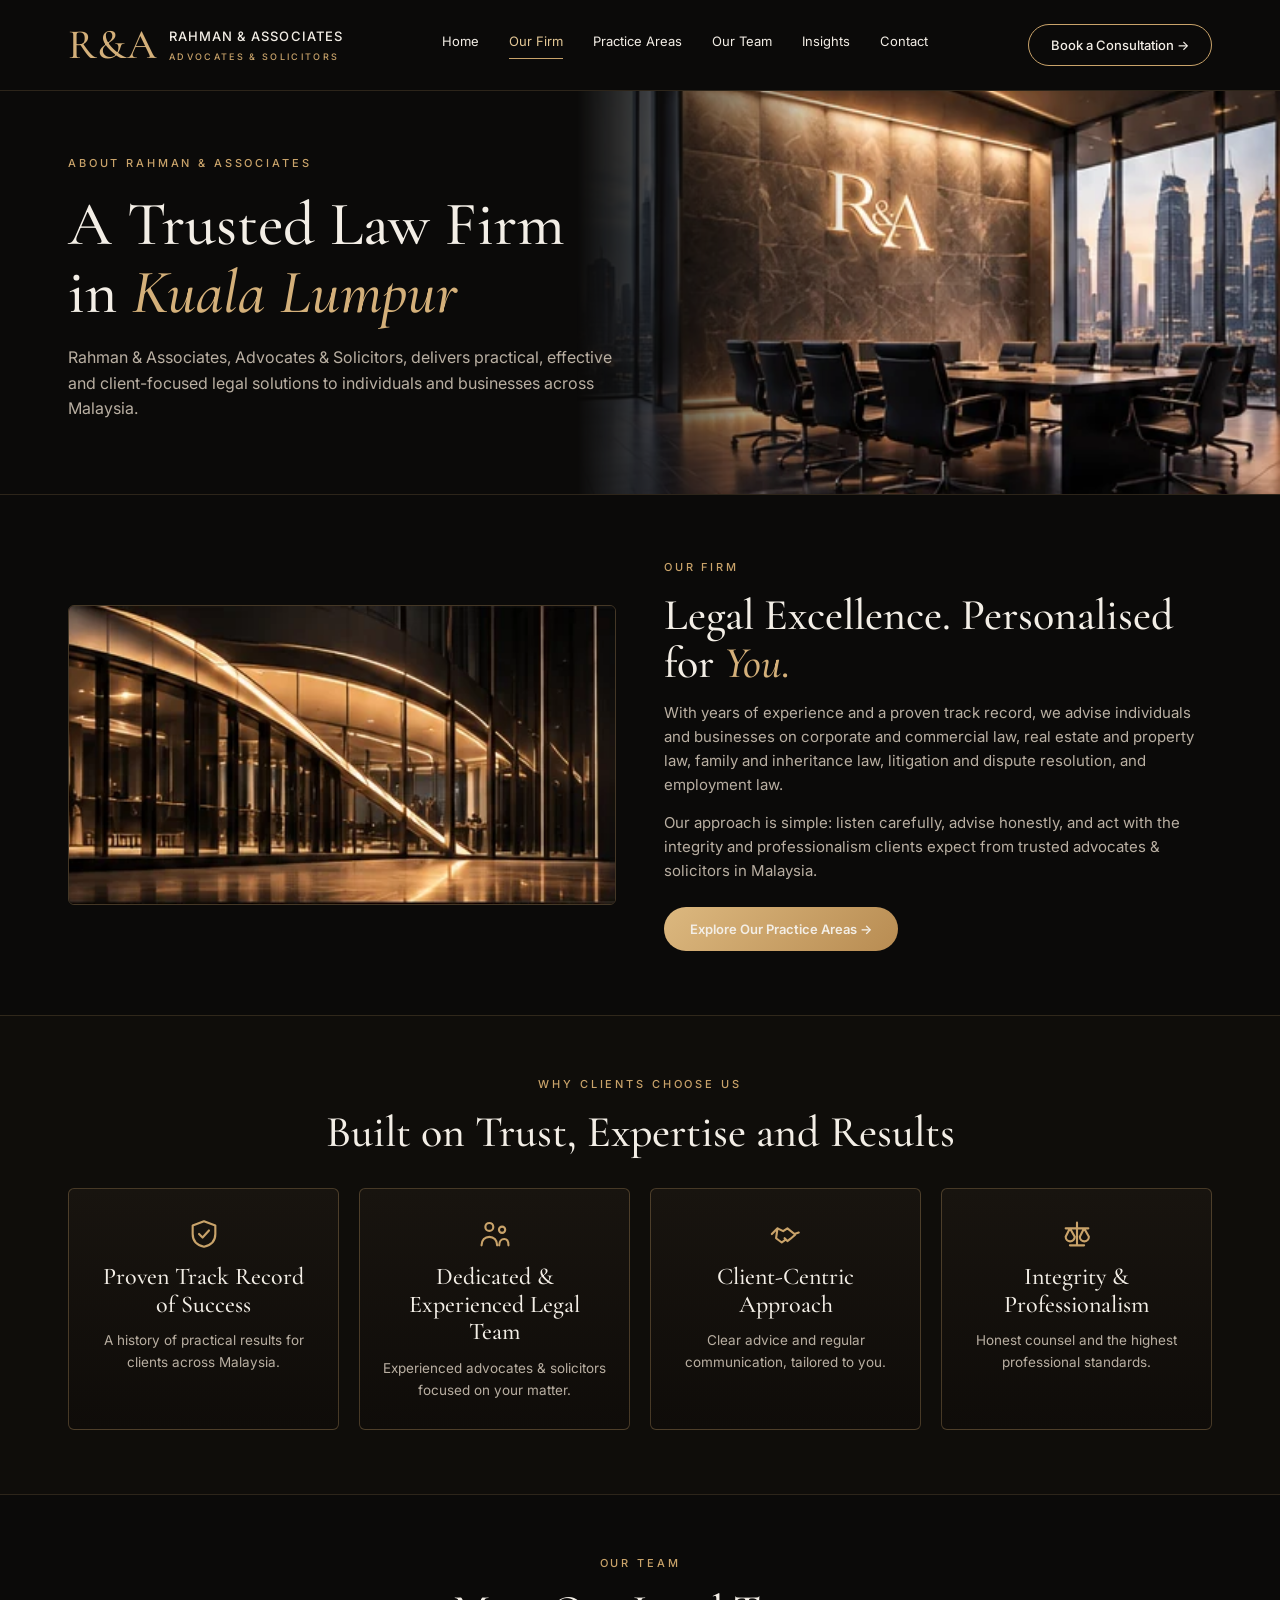
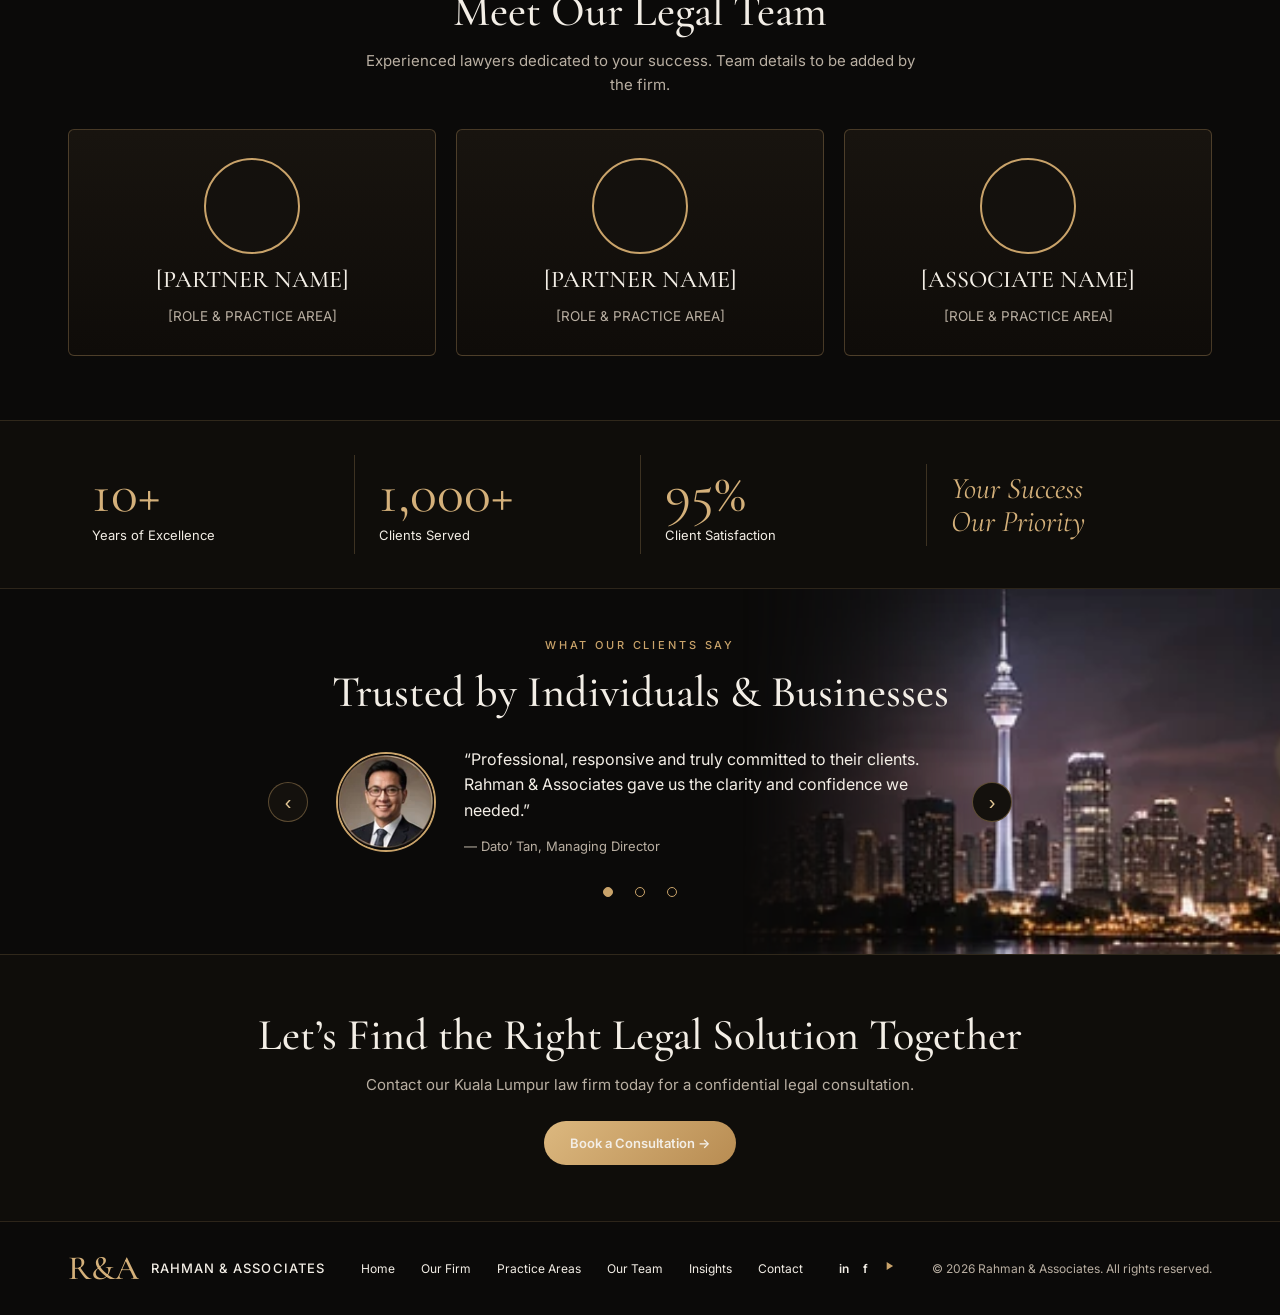
==== about.html @ 68d52ce0 "feat: add About Us, Services, Our Team, Insights and Contact pages" ====
<!doctype html>
<html lang="en">
<head>
<meta charset="utf-8">
<meta name="viewport" content="width=device-width, initial-scale=1">
<title>About Us | Rahman &amp; Associates, Law Firm in Kuala Lumpur</title>
<meta name="description" content="About Rahman &amp; Associates, advocates &amp; solicitors in Kuala Lumpur delivering practical, client-focused legal solutions to individuals and businesses across Malaysia.">
<link rel="preconnect" href="https://fonts.googleapis.com"><link rel="preconnect" href="https://fonts.gstatic.com" crossorigin><link href="https://fonts.googleapis.com/css2?family=Cormorant+Garamond:ital,wght@0,500;0,600;1,500&amp;family=Inter:wght@400;500;600&amp;display=swap" rel="stylesheet">
<link rel="stylesheet" href="assets/css/site.css">
<link rel="stylesheet" href="assets/css/extra.css">
</head>
<body>
<div class="pg">
<header class="w hd"><a class="lg" href="index.html"><span class="sf lm">R&amp;A</span><span style="line-height:1.3"><b>RAHMAN &amp; ASSOCIATES</b><br><span class="ey" style="font-size:9px">Advocates &amp; Solicitors</span></span></a><nav class="nv"><a href="index.html">Home</a><a href="about.html" class="on">Our Firm</a><a href="services.html">Practice Areas</a><a href="team.html">Our Team</a><a href="insights.html">Insights</a><a href="contact.html">Contact</a></nav><a href="contact.html" class="btn2">Book a Consultation →</a></header>

<section class="ph sec"><img class="hi fr bg" src="assets/images/02-law-firm-meeting-room.webp" alt="Meeting room at Rahman &amp; Associates law firm in Kuala Lumpur"><div class="w hx"><div style="max-width:560px"><div class="ey">About Rahman &amp; Associates</div><h1 class="sf ht">A Trusted Law Firm in <i>Kuala Lumpur</i></h1><p class="mu" style="font-size:16px;margin:0">Rahman &amp; Associates, Advocates &amp; Solicitors, delivers practical, effective and client-focused legal solutions to individuals and businesses across Malaysia.</p></div></div></section>

<section class="sec"><div class="w g" style="grid-template-columns:repeat(auto-fit,minmax(300px,1fr));gap:48px;align-items:center;padding-top:64px;padding-bottom:64px">
<img src="assets/images/05-modern-law-office-exterior.webp" alt="Modern glass-fronted office of Rahman &amp; Associates, advocates and solicitors in Kuala Lumpur" style="width:100%;height:300px;object-fit:cover;border-radius:6px;border:1px solid rgba(201,163,106,.3)">
<div><div class="ey">Our Firm</div><h2 class="sf h2">Legal Excellence. Personalised for <i>You.</i></h2><p class="mu" style="margin:0 0 14px">With years of experience and a proven track record, we advise individuals and businesses on corporate and commercial law, real estate and property law, family and inheritance law, litigation and dispute resolution, and employment law.</p><p class="mu" style="margin:0 0 24px">Our approach is simple: listen carefully, advise honestly, and act with the integrity and professionalism clients expect from trusted advocates &amp; solicitors in Malaysia.</p><a href="services.html" class="btn">Explore Our Practice Areas →</a></div>
</div></section>

<section class="sec" style="background:#0f0d0a"><div class="w" style="padding-top:60px;padding-bottom:64px;text-align:center"><div class="ey">Why Clients Choose Us</div><h2 class="sf h2">Built on Trust, Expertise and Results</h2>
<div class="g" style="grid-template-columns:repeat(auto-fit,minmax(220px,1fr));margin-top:32px">
<div class="card"><svg class="ic" viewBox="0 0 24 24" aria-hidden="true"><path d="M12 3l8 3v6c0 5-3.500 8-8 9-4.500-1-8-4-8-9V6z"></path><path d="M8.500 12l2.500 2.500 4.500-5"></path></svg><b>Proven Track Record of Success</b><span>A history of practical results for clients across Malaysia.</span></div>
<div class="card"><svg class="ic" viewBox="0 0 24 24" aria-hidden="true"><circle cx="8" cy="7" r="2.8"></circle><circle cx="17" cy="9" r="2.2"></circle><path d="M2.500 20c0-3.800 2.500-6 5.500-6s5.500 2.200 5.500 6M15 20c0-2.800 1.500-4.500 3.500-4.500s3 1.700 3 4.500"></path></svg><b>Dedicated &amp; Experienced Legal Team</b><span>Experienced advocates &amp; solicitors focused on your matter.</span></div>
<div class="card"><svg class="ic" viewBox="0 0 24 24" aria-hidden="true"><path d="M2 12l4-4 4 2 3-2 5 4 3-1M6 8l-1 7 4 3 2-1.500M11 15l2 2 2-1.500 3.500-3"></path></svg><b>Client-Centric Approach</b><span>Clear advice and regular communication, tailored to you.</span></div>
<div class="card"><svg class="ic" viewBox="0 0 24 24" aria-hidden="true"><path d="M12 4v16M7 20h10M4 8h16M7 8l-3 6a3.2 3.2 0 006.4 0L7 8zM17 8l-3 6a3.2 3.2 0 006.4 0L17 8z"></path></svg><b>Integrity &amp; Professionalism</b><span>Honest counsel and the highest professional standards.</span></div>
</div></div></section>

<section class="sec"><div class="w" style="padding-top:60px;padding-bottom:64px;text-align:center"><div class="ey">Our Team</div><h2 class="sf h2">Meet Our Legal Team</h2><p class="mu" style="max-width:560px;margin:0 auto 32px">Experienced lawyers dedicated to your success. Team details to be added by the firm.</p>
<div class="g" style="grid-template-columns:repeat(auto-fit,minmax(220px,1fr))">
<div class="card"><div style="width:96px;height:96px;border-radius:50%;border:2px solid #c9a36a;background:#14110d"></div><b>[PARTNER NAME]</b><span>[ROLE &amp; PRACTICE AREA]</span></div>
<div class="card"><div style="width:96px;height:96px;border-radius:50%;border:2px solid #c9a36a;background:#14110d"></div><b>[PARTNER NAME]</b><span>[ROLE &amp; PRACTICE AREA]</span></div>
<div class="card"><div style="width:96px;height:96px;border-radius:50%;border:2px solid #c9a36a;background:#14110d"></div><b>[ASSOCIATE NAME]</b><span>[ROLE &amp; PRACTICE AREA]</span></div>
</div></div></section>

<section class="sec" style="background:#0f0d0a"><div class="w sg"><div class="st"><div class="sn">10+</div><div style="font-size:13px">Years of Excellence</div></div><div class="st"><div class="sn">1,000+</div><div style="font-size:13px">Clients Served</div></div><div class="st"><div class="sn">95%</div><div style="font-size:13px">Client Satisfaction</div></div><div class="st"><div class="sn" style="font-size:30px;font-style:italic">Your Success<br>Our Priority</div></div></div></section>
<section id="testimonials" style="position:relative;overflow:hidden;border-top:1px solid rgba(201,163,106,.18);background:#0b0a09;color:#f3eee6"><img class="tkk" src="assets/images/04-kuala-lumpur-night-skyline.webp" alt="Kuala Lumpur skyline at night with the KL Tower" style="position:absolute;right:0;top:0;height:100%;width:42%;object-fit:cover;-webkit-mask-image:linear-gradient(270deg,#000 50%,transparent);mask-image:linear-gradient(270deg,#000 50%,transparent)"><div style="position:relative;max-width:1240px;margin:0 auto;padding:48px clamp(20px,4vw,48px)"><div style="text-align:center"><div style="font-size:11px;letter-spacing:.26em;text-transform:uppercase;color:#c9a36a;font-weight:500">What Our Clients Say</div><h2 style="font:500 clamp(32px,3.8vw,44px)/1.1 'Cormorant Garamond',Georgia,serif;margin:14px 0 30px">Trusted by Individuals &amp; Businesses</h2></div><div style="display:flex;align-items:center;justify-content:center;gap:28px;flex-wrap:wrap"><button type="button" class="tc-prev" aria-label="Previous testimonial" style="width:40px;height:40px;border-radius:50%;border:1px solid rgba(201,163,106,.4);background:#14110d;color:#e3c795;font-size:20px;cursor:pointer">&lsaquo;</button><img id="tc-img" src="assets/images/03-lawyer-testimonial-portrait.webp" alt="" style="width:100px;height:100px;border-radius:50%;border:2px solid #c9a36a;object-fit:cover"><div id="tc-ph" hidden style="width:100px;height:100px;border-radius:50%;border:2px solid #c9a36a;background:#14110d"></div><div style="max-width:480px;min-height:110px" aria-live="polite"><p id="tc-q" style="margin:0 0 10px;font-size:16px"></p><span id="tc-w" style="color:#b9afa2;font-size:13px"></span></div><button type="button" class="tc-next" aria-label="Next testimonial" style="width:40px;height:40px;border-radius:50%;border:1px solid rgba(201,163,106,.4);background:#14110d;color:#e3c795;font-size:20px;cursor:pointer">&rsaquo;</button></div><div id="tc-dots" style="display:flex;justify-content:center;gap:4px;margin-top:20px"></div></div></section>
<section class="sec cta"><h2 class="sf h2" style="margin-top:0">Let’s Find the Right Legal Solution Together</h2><p class="mu" style="margin:0 0 24px">Contact our Kuala Lumpur law firm today for a confidential legal consultation.</p><a href="contact.html" class="btn">Book a Consultation →</a></section>

<footer class="sec"><div class="w fo"><a class="lg" href="index.html"><span class="sf lm" style="font-size:34px">R&amp;A</span><b>RAHMAN &amp; ASSOCIATES</b></a><nav class="nv" style="gap:26px;font-size:12px"><a href="index.html">Home</a><a href="about.html">Our Firm</a><a href="services.html">Practice Areas</a><a href="team.html">Our Team</a><a href="insights.html">Insights</a><a href="contact.html">Contact</a></nav><div class="ft" style="gap:14px"><a href="contact.html" aria-label="LinkedIn" class="so">in</a><a href="contact.html" aria-label="Facebook" class="so">f</a><a href="contact.html" aria-label="YouTube"><svg viewBox="0 0 24 24" aria-hidden="true" style="width:14px;height:14px;fill:#c9a36a"><path d="M8 5v14l11-7z"/></svg></a></div><span class="mu">© 2026 Rahman &amp; Associates. All rights reserved.</span></div></footer>
</div>
<script src="assets/js/main.js" defer></script>
</body>
</html>
---- assets/css/site.css ----
*{box-sizing:border-box}body{margin:0;background:#0b0a09}
.pg{background:#0b0a09;color:#f3eee6;font-family:'Inter',system-ui,sans-serif;font-size:15px;line-height:1.6;overflow:hidden}
.pg a{color:inherit;text-decoration:none}
.w{max-width:1240px;margin:0 auto;padding:0 clamp(20px,4vw,48px)}
.sf{font-family:'Cormorant Garamond',Georgia,serif;font-weight:500;margin:0;line-height:1.1}
.sf i{color:#d4b07a}
.ey{font-size:11px;letter-spacing:.26em;text-transform:uppercase;color:#c9a36a;font-weight:500}
.mu{color:#b9afa2}
.btn{display:inline-flex;align-items:center;gap:10px;padding:14px 26px;border-radius:999px;border:0;background:linear-gradient(135deg,#dcb87f,#b88c52);color:#1a130a;font:600 13px Inter,sans-serif}
.btn2{display:inline-flex;align-items:center;gap:10px;padding:12px 22px;border-radius:999px;border:1px solid #c9a36a;background:transparent;color:#e3c795;font:500 13px Inter,sans-serif}
.card{display:flex;flex-direction:column;align-items:center;gap:12px;padding:28px 22px;text-align:center;border:1px solid rgba(201,163,106,.3);border-radius:6px;background:linear-gradient(180deg,#18140f,#0f0c09)}
.card b{font:500 24px/1.15 'Cormorant Garamond',Georgia,serif}
.card span{color:#b9afa2;font-size:13.5px}
.card.l{align-items:flex-start;text-align:left}
.ic{width:34px;height:34px;flex:none;stroke:#c9a36a;fill:none;stroke-width:1.5;stroke-linecap:round;stroke-linejoin:round}
.sec{border-top:1px solid rgba(201,163,106,.18)}
.fr{-webkit-mask-image:linear-gradient(90deg,transparent,#000 40%);mask-image:linear-gradient(90deg,transparent,#000 40%)}
.ft{display:flex;align-items:center;gap:16px}
.hd{display:flex;align-items:center;justify-content:space-between;gap:20px;flex-wrap:wrap;padding-top:22px;padding-bottom:22px}
.lg{display:flex;align-items:center;gap:12px}
.lg b{font-size:13px;letter-spacing:.08em;font-weight:500}
.lm{font-size:42px;color:#d4b07a}
.nv{display:flex;gap:30px;flex-wrap:wrap;font-size:13px}
.nv .on{color:#e3c795;border-bottom:1px solid #c9a36a;padding-bottom:6px}
.ph{position:relative;overflow:hidden}
.hi{position:absolute;right:0;top:0;height:100%;width:min(55%,760px);object-fit:cover}
.hx{position:relative;padding-top:64px;padding-bottom:72px}
.ht{font-size:clamp(40px,5vw,62px);margin:18px 0}
.h2{font-size:clamp(32px,3.8vw,44px);margin:14px 0 14px}
.g{display:grid;grid-template-columns:repeat(auto-fit,minmax(260px,1fr));gap:20px}
.cta{background:#0f0d0a;text-align:center;padding:56px 20px}
.fld{display:flex;flex-direction:column;gap:6px;font-size:13px}
.in{background:#14110d;border:1px solid rgba(201,163,106,.35);border-radius:6px;padding:12px 14px;color:#f3eee6;font:inherit}
.fo{display:flex;align-items:center;justify-content:space-between;gap:20px;flex-wrap:wrap;padding-top:28px;padding-bottom:28px;font-size:12px}
.fl{-webkit-mask-image:linear-gradient(90deg,#000 55%,transparent);mask-image:linear-gradient(90deg,#000 55%,transparent)}
.st{padding:8px 24px;border-left:1px solid rgba(201,163,106,.25)}
.st:first-child{border-left:0}
.sg{display:grid;grid-template-columns:repeat(auto-fit,minmax(200px,1fr));gap:20px 0;padding-top:34px;padding-bottom:34px;align-items:center}
.sn{font-family:'Cormorant Garamond',Georgia,serif;font-size:56px;line-height:1.1;color:#d4b07a}
.ar{width:40px;height:40px;border-radius:50%;border:1px solid rgba(201,163,106,.4);background:#14110d;color:#e3c795;font-size:20px}
.tr{position:relative;overflow:hidden}
.tk{position:absolute;right:0;top:0;height:100%;width:42%;object-fit:cover;-webkit-mask-image:linear-gradient(270deg,#000 50%,transparent);mask-image:linear-gradient(270deg,#000 50%,transparent)}
.tw{display:flex;align-items:center;justify-content:center;gap:28px;flex-wrap:wrap}
.tp{width:100px;height:100px;border-radius:50%;border:2px solid #c9a36a;object-fit:cover}
.so{color:#c9a36a;font-weight:600}
@media(max-width:760px){.bg{width:100%!important;opacity:.3}.st{border-left:0}}
---- assets/css/extra.css ----
html{scroll-behavior:smooth}
[hidden]{display:none!important}
a:focus-visible,button:focus-visible,input:focus-visible,select:focus-visible,textarea:focus-visible{outline:2px solid #c9a36a;outline-offset:3px}
.chip:hover,.btn2:hover{filter:brightness(1.15)}
.btn:hover{filter:brightness(1.08)}
.card{transition:border-color .2s}a.card:hover{border-color:#c9a36a}
@media(max-width:760px){.tkk{width:100%!important;opacity:.3}}
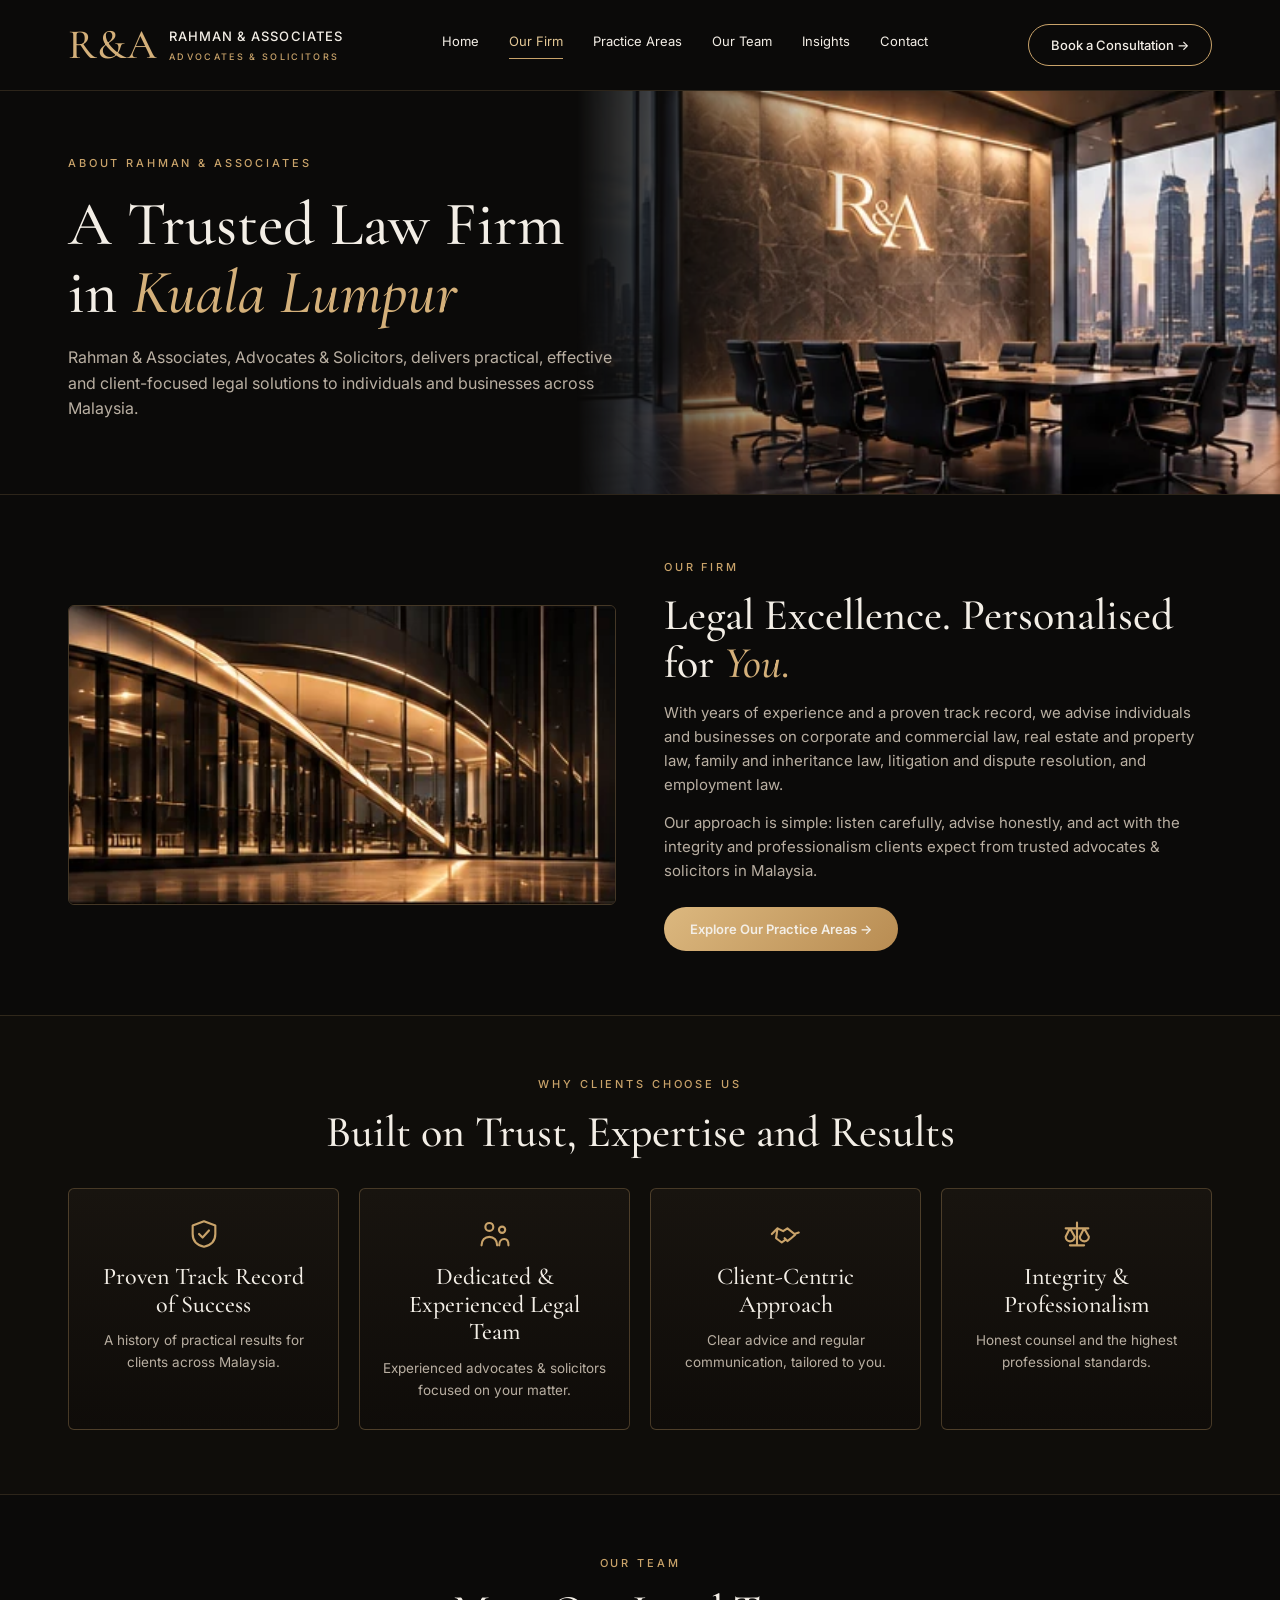
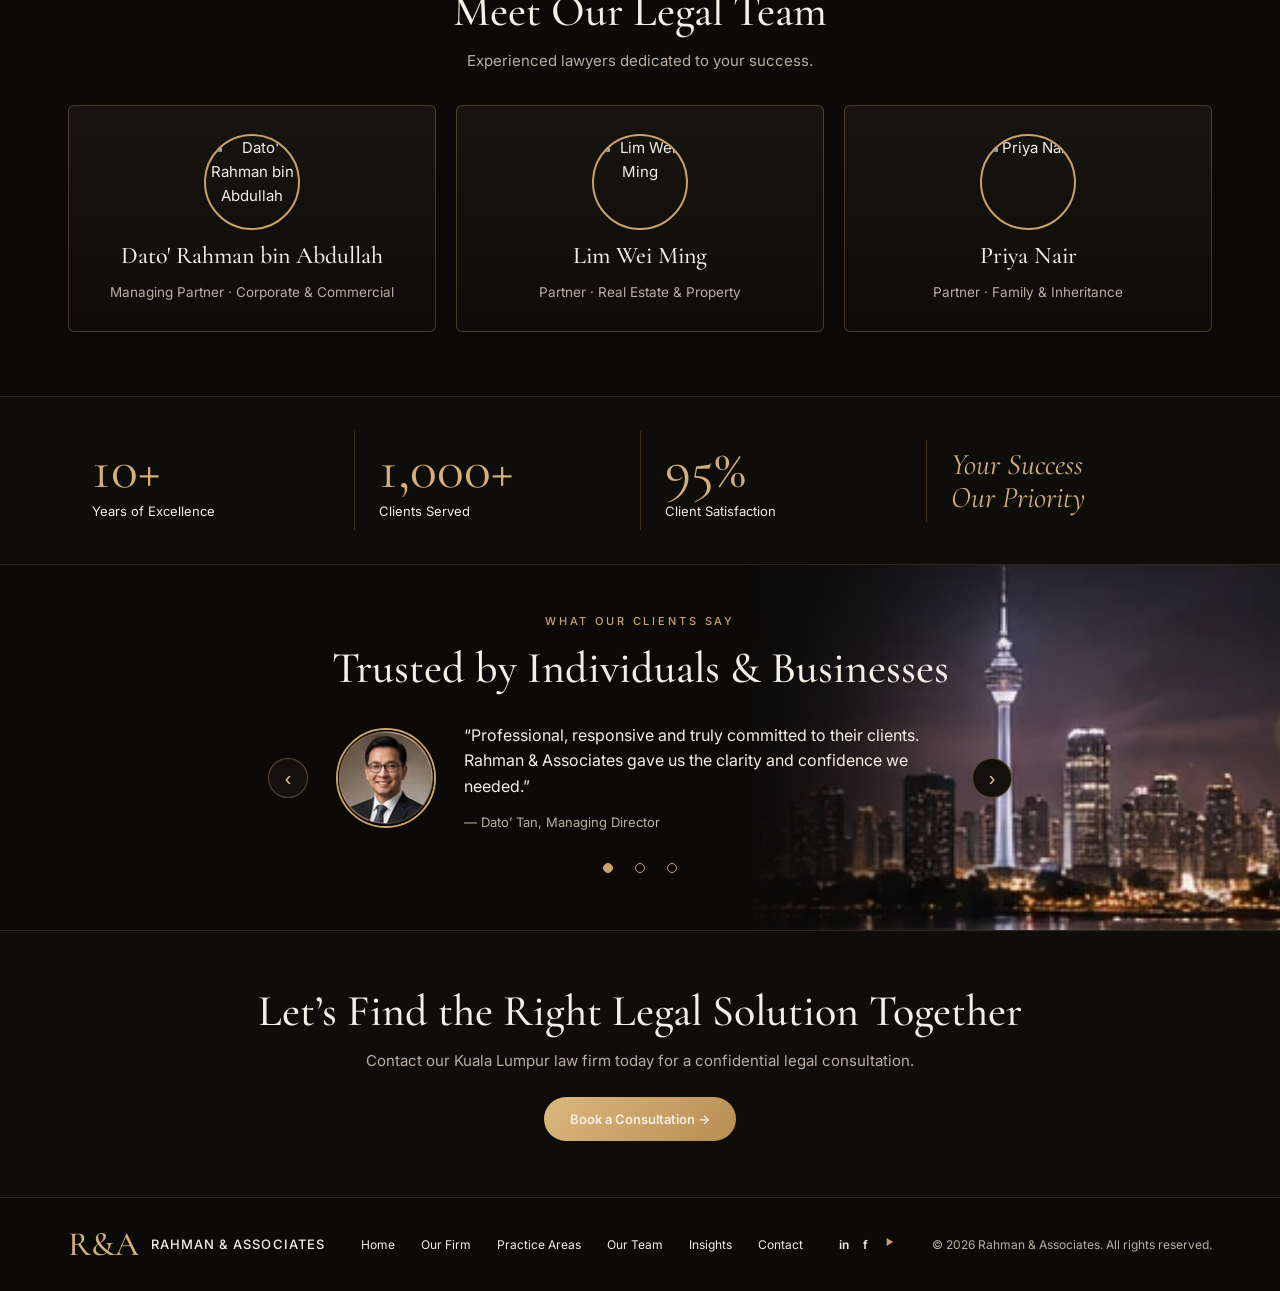
==== commit 0970db57: "feat: replace team placeholders with lawyer profiles" ====
--- a/about.html
+++ b/about.html
@@ -28,11 +28,11 @@
 <div class="card"><svg class="ic" viewBox="0 0 24 24" aria-hidden="true"><path d="M12 4v16M7 20h10M4 8h16M7 8l-3 6a3.2 3.2 0 006.4 0L7 8zM17 8l-3 6a3.2 3.2 0 006.4 0L17 8z"></path></svg><b>Integrity &amp; Professionalism</b><span>Honest counsel and the highest professional standards.</span></div>
 </div></div></section>
 
-<section class="sec"><div class="w" style="padding-top:60px;padding-bottom:64px;text-align:center"><div class="ey">Our Team</div><h2 class="sf h2">Meet Our Legal Team</h2><p class="mu" style="max-width:560px;margin:0 auto 32px">Experienced lawyers dedicated to your success. Team details to be added by the firm.</p>
+<section class="sec"><div class="w" style="padding-top:60px;padding-bottom:64px;text-align:center"><div class="ey">Our Team</div><h2 class="sf h2">Meet Our Legal Team</h2><p class="mu" style="max-width:560px;margin:0 auto 32px">Experienced lawyers dedicated to your success.</p>
 <div class="g" style="grid-template-columns:repeat(auto-fit,minmax(220px,1fr))">
-<div class="card"><div style="width:96px;height:96px;border-radius:50%;border:2px solid #c9a36a;background:#14110d"></div><b>[PARTNER NAME]</b><span>[ROLE &amp; PRACTICE AREA]</span></div>
-<div class="card"><div style="width:96px;height:96px;border-radius:50%;border:2px solid #c9a36a;background:#14110d"></div><b>[PARTNER NAME]</b><span>[ROLE &amp; PRACTICE AREA]</span></div>
-<div class="card"><div style="width:96px;height:96px;border-radius:50%;border:2px solid #c9a36a;background:#14110d"></div><b>[ASSOCIATE NAME]</b><span>[ROLE &amp; PRACTICE AREA]</span></div>
+<div class="card"><img src="https://randomuser.me/api/portraits/men/32.jpg" alt="Dato' Rahman bin Abdullah" style="width:96px;height:96px;border-radius:50%;border:2px solid #c9a36a;object-fit:cover"><b>Dato' Rahman bin Abdullah</b><span>Managing Partner · Corporate &amp; Commercial</span></div>
+<div class="card"><img src="https://randomuser.me/api/portraits/men/45.jpg" alt="Lim Wei Ming" style="width:96px;height:96px;border-radius:50%;border:2px solid #c9a36a;object-fit:cover"><b>Lim Wei Ming</b><span>Partner · Real Estate &amp; Property</span></div>
+<div class="card"><img src="https://randomuser.me/api/portraits/women/44.jpg" alt="Priya Nair" style="width:96px;height:96px;border-radius:50%;border:2px solid #c9a36a;object-fit:cover"><b>Priya Nair</b><span>Partner · Family &amp; Inheritance</span></div>
 </div></div></section>
 
 <section class="sec" style="background:#0f0d0a"><div class="w sg"><div class="st"><div class="sn">10+</div><div style="font-size:13px">Years of Excellence</div></div><div class="st"><div class="sn">1,000+</div><div style="font-size:13px">Clients Served</div></div><div class="st"><div class="sn">95%</div><div style="font-size:13px">Client Satisfaction</div></div><div class="st"><div class="sn" style="font-size:30px;font-style:italic">Your Success<br>Our Priority</div></div></div></section>
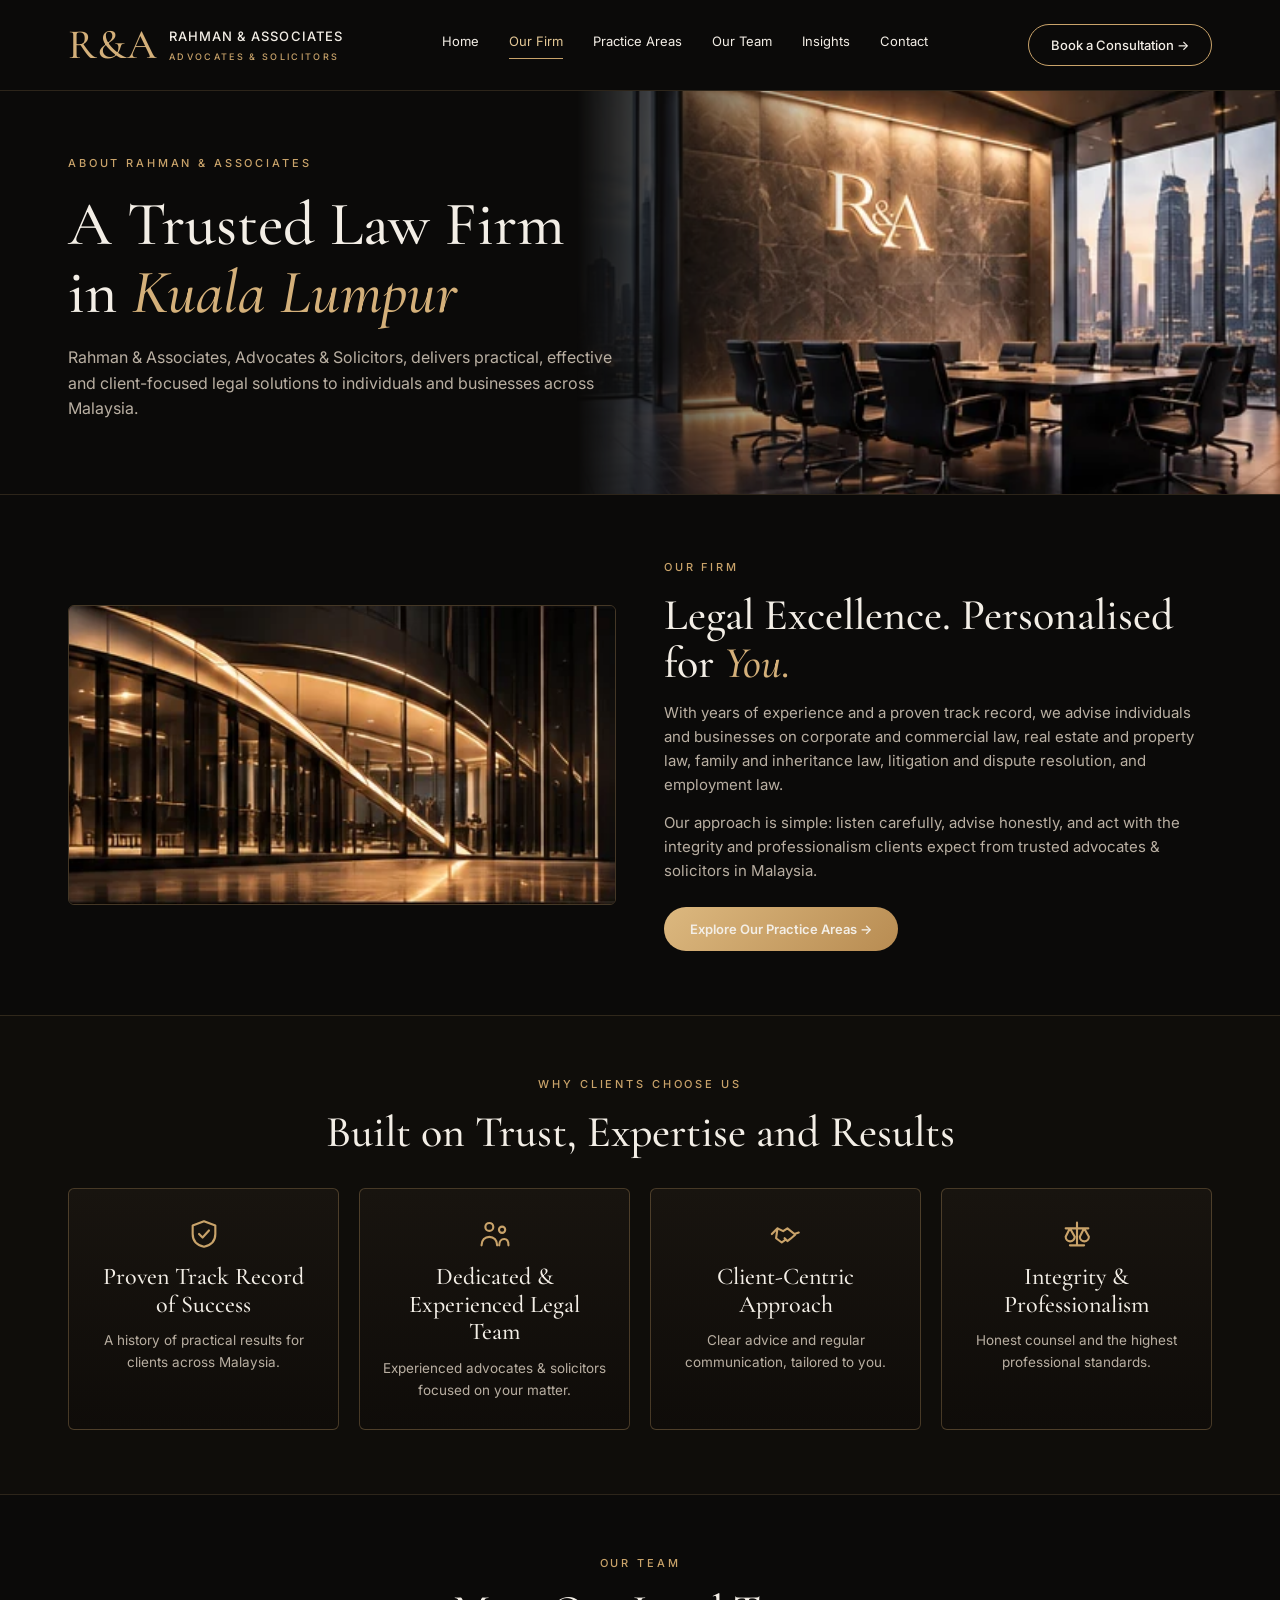
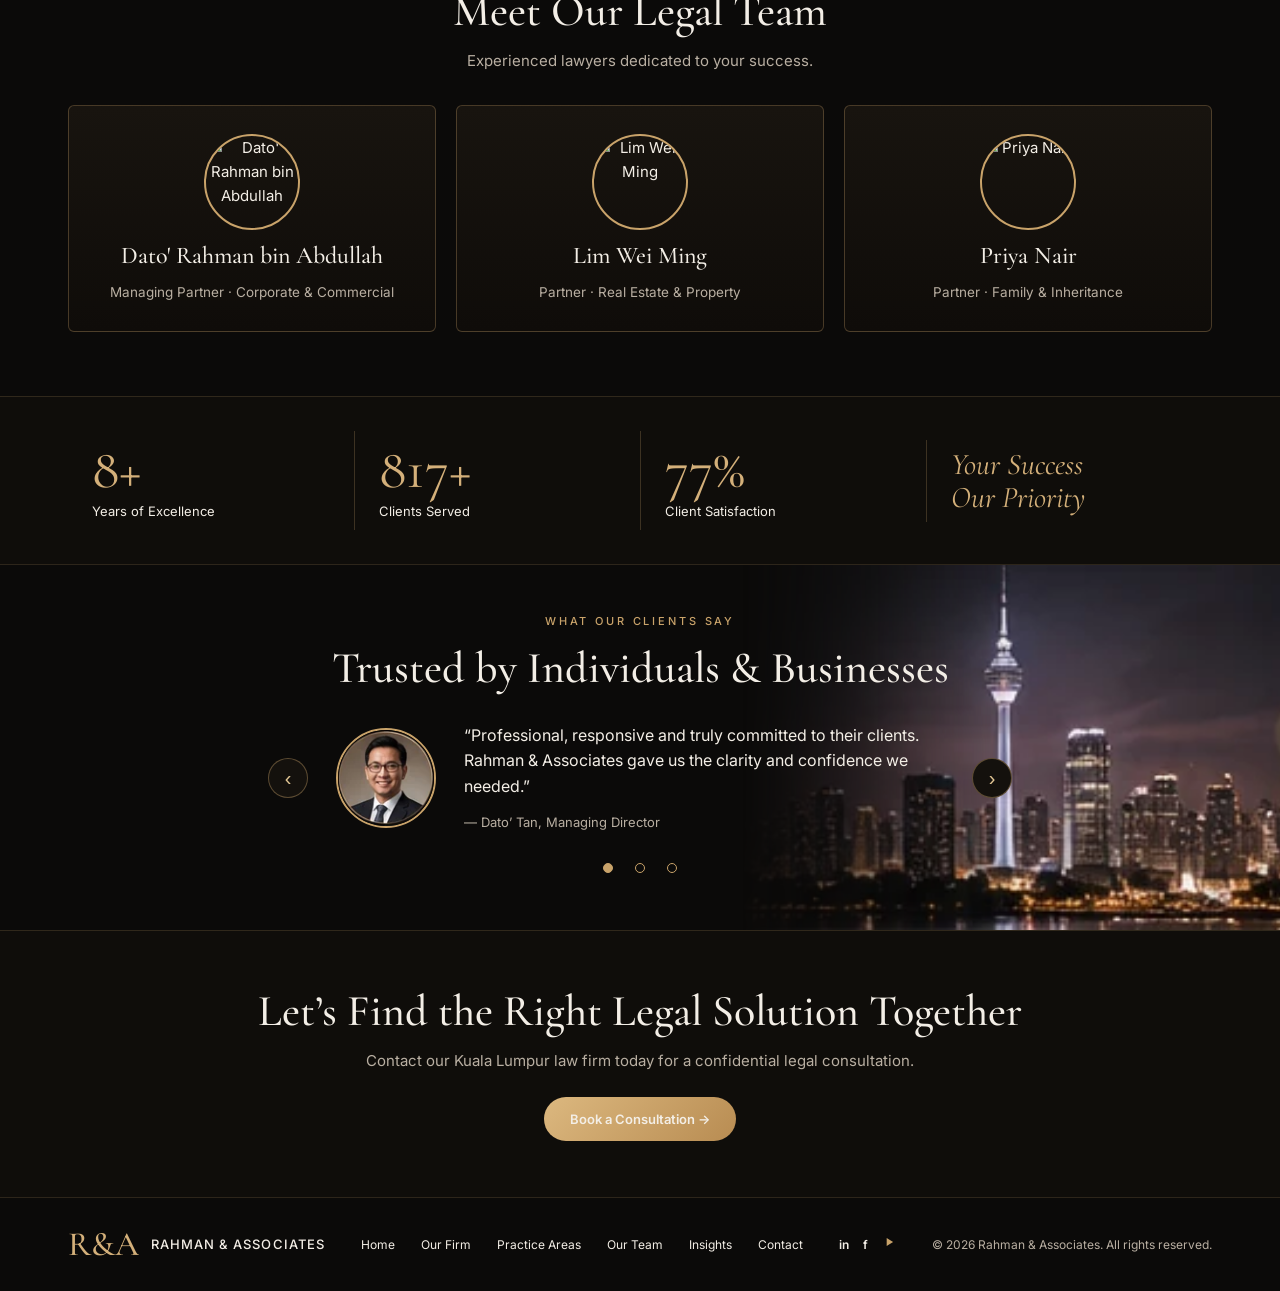
==== commit 979002b8: "fix: improve responsive layout for testimonials, contact block and stats - add .tc-row hook to testi" ====
--- a/about.html
+++ b/about.html
@@ -36,7 +36,7 @@
 </div></div></section>
 
 <section class="sec" style="background:#0f0d0a"><div class="w sg"><div class="st"><div class="sn">10+</div><div style="font-size:13px">Years of Excellence</div></div><div class="st"><div class="sn">1,000+</div><div style="font-size:13px">Clients Served</div></div><div class="st"><div class="sn">95%</div><div style="font-size:13px">Client Satisfaction</div></div><div class="st"><div class="sn" style="font-size:30px;font-style:italic">Your Success<br>Our Priority</div></div></div></section>
-<section id="testimonials" style="position:relative;overflow:hidden;border-top:1px solid rgba(201,163,106,.18);background:#0b0a09;color:#f3eee6"><img class="tkk" src="assets/images/04-kuala-lumpur-night-skyline.webp" alt="Kuala Lumpur skyline at night with the KL Tower" style="position:absolute;right:0;top:0;height:100%;width:42%;object-fit:cover;-webkit-mask-image:linear-gradient(270deg,#000 50%,transparent);mask-image:linear-gradient(270deg,#000 50%,transparent)"><div style="position:relative;max-width:1240px;margin:0 auto;padding:48px clamp(20px,4vw,48px)"><div style="text-align:center"><div style="font-size:11px;letter-spacing:.26em;text-transform:uppercase;color:#c9a36a;font-weight:500">What Our Clients Say</div><h2 style="font:500 clamp(32px,3.8vw,44px)/1.1 'Cormorant Garamond',Georgia,serif;margin:14px 0 30px">Trusted by Individuals &amp; Businesses</h2></div><div style="display:flex;align-items:center;justify-content:center;gap:28px;flex-wrap:wrap"><button type="button" class="tc-prev" aria-label="Previous testimonial" style="width:40px;height:40px;border-radius:50%;border:1px solid rgba(201,163,106,.4);background:#14110d;color:#e3c795;font-size:20px;cursor:pointer">&lsaquo;</button><img id="tc-img" src="assets/images/03-lawyer-testimonial-portrait.webp" alt="" style="width:100px;height:100px;border-radius:50%;border:2px solid #c9a36a;object-fit:cover"><div id="tc-ph" hidden style="width:100px;height:100px;border-radius:50%;border:2px solid #c9a36a;background:#14110d"></div><div style="max-width:480px;min-height:110px" aria-live="polite"><p id="tc-q" style="margin:0 0 10px;font-size:16px"></p><span id="tc-w" style="color:#b9afa2;font-size:13px"></span></div><button type="button" class="tc-next" aria-label="Next testimonial" style="width:40px;height:40px;border-radius:50%;border:1px solid rgba(201,163,106,.4);background:#14110d;color:#e3c795;font-size:20px;cursor:pointer">&rsaquo;</button></div><div id="tc-dots" style="display:flex;justify-content:center;gap:4px;margin-top:20px"></div></div></section>
+<section id="testimonials" style="position:relative;overflow:hidden;border-top:1px solid rgba(201,163,106,.18);background:#0b0a09;color:#f3eee6"><img class="tkk" src="assets/images/04-kuala-lumpur-night-skyline.webp" alt="Kuala Lumpur skyline at night with the KL Tower" style="position:absolute;right:0;top:0;height:100%;width:42%;object-fit:cover;-webkit-mask-image:linear-gradient(270deg,#000 50%,transparent);mask-image:linear-gradient(270deg,#000 50%,transparent)"><div style="position:relative;max-width:1240px;margin:0 auto;padding:48px clamp(20px,4vw,48px)"><div style="text-align:center"><div style="font-size:11px;letter-spacing:.26em;text-transform:uppercase;color:#c9a36a;font-weight:500">What Our Clients Say</div><h2 style="font:500 clamp(32px,3.8vw,44px)/1.1 'Cormorant Garamond',Georgia,serif;margin:14px 0 30px">Trusted by Individuals &amp; Businesses</h2></div><div class="tc-row"><button type="button" class="tc-prev" aria-label="Previous testimonial" style="width:40px;height:40px;border-radius:50%;border:1px solid rgba(201,163,106,.4);background:#14110d;color:#e3c795;font-size:20px;cursor:pointer">&lsaquo;</button><img id="tc-img" src="assets/images/03-lawyer-testimonial-portrait.webp" alt="" style="width:100px;height:100px;border-radius:50%;border:2px solid #c9a36a;object-fit:cover"><div id="tc-ph" hidden style="width:100px;height:100px;border-radius:50%;border:2px solid #c9a36a;background:#14110d"></div><div style="max-width:480px;min-height:110px" aria-live="polite"><p id="tc-q" style="margin:0 0 10px;font-size:16px"></p><span id="tc-w" style="color:#b9afa2;font-size:13px"></span></div><button type="button" class="tc-next" aria-label="Next testimonial" style="width:40px;height:40px;border-radius:50%;border:1px solid rgba(201,163,106,.4);background:#14110d;color:#e3c795;font-size:20px;cursor:pointer">&rsaquo;</button></div><div id="tc-dots" style="display:flex;justify-content:center;gap:4px;margin-top:20px"></div></div></section>
 <section class="sec cta"><h2 class="sf h2" style="margin-top:0">Let’s Find the Right Legal Solution Together</h2><p class="mu" style="margin:0 0 24px">Contact our Kuala Lumpur law firm today for a confidential legal consultation.</p><a href="contact.html" class="btn">Book a Consultation →</a></section>
 
 <footer class="sec"><div class="w fo"><a class="lg" href="index.html"><span class="sf lm" style="font-size:34px">R&amp;A</span><b>RAHMAN &amp; ASSOCIATES</b></a><nav class="nv" style="gap:26px;font-size:12px"><a href="index.html">Home</a><a href="about.html">Our Firm</a><a href="services.html">Practice Areas</a><a href="team.html">Our Team</a><a href="insights.html">Insights</a><a href="contact.html">Contact</a></nav><div class="ft" style="gap:14px"><a href="contact.html" aria-label="LinkedIn" class="so">in</a><a href="contact.html" aria-label="Facebook" class="so">f</a><a href="contact.html" aria-label="YouTube"><svg viewBox="0 0 24 24" aria-hidden="true" style="width:14px;height:14px;fill:#c9a36a"><path d="M8 5v14l11-7z"/></svg></a></div><span class="mu">© 2026 Rahman &amp; Associates. All rights reserved.</span></div></footer>
--- a/assets/css/extra.css
+++ b/assets/css/extra.css
@@ -4,4 +4,159 @@
 .chip:hover,.btn2:hover{filter:brightness(1.15)}
 .btn:hover{filter:brightness(1.08)}
 .card{transition:border-color .2s}a.card:hover{border-color:#c9a36a}
-@media(max-width:760px){.tkk{width:100%!important;opacity:.3}}
+
+/* ============================================================
+   TESTIMONIAL CAROUSEL
+   ============================================================ */
+/* Desktop baseline (>1200px) */
+.tc-row{display:flex;align-items:center;justify-content:center;gap:28px;flex-wrap:wrap}
+
+/* Laptop / tablet / mobile: arrows pinned to left & right edges,
+   vertically centred across the avatar + quote block. */
+@media(max-width:1200px){
+  .tc-row{
+    display:grid!important;
+    grid-template-columns:44px minmax(0,1fr) 44px!important;
+    grid-template-rows:auto auto!important;
+    gap:16px 12px!important;
+    align-items:center!important;
+    max-width:860px;
+    margin:0 auto;
+  }
+  .tc-row .tc-prev{
+    grid-area:1/1/3/2!important;
+    justify-self:start!important;
+    align-self:center!important;
+    margin:0!important;
+  }
+  .tc-row .tc-next{
+    grid-area:1/3/3/4!important;
+    justify-self:end!important;
+    align-self:center!important;
+    margin:0!important;
+  }
+  .tc-row #tc-img,
+  .tc-row #tc-ph{
+    grid-area:1/2/2/3!important;
+    justify-self:center!important;
+  }
+  .tc-row [aria-live]{
+    grid-area:2/2/3/3!important;
+    justify-self:center!important;
+    text-align:center;
+  }
+}
+
+/* ============================================================
+   HOME CONTACT BLOCK  —  image | Get in Touch | contact details
+   ============================================================ */
+@media(max-width:1200px){
+  #contact{
+    display:grid!important;
+    grid-template-columns:minmax(200px,32%) minmax(0,1fr)!important;
+    align-items:stretch!important;
+  }
+  #contact > img.fl{
+    width:100%!important;
+    height:100%!important;
+    min-width:0!important;
+    min-height:100%!important;
+    flex:none!important;
+    object-fit:cover;
+    -webkit-mask-image:none!important;
+    mask-image:none!important;
+  }
+  #contact > .w{
+    display:grid!important;
+    grid-template-columns:minmax(0,1fr) minmax(0,1fr)!important;
+    gap:28px!important;
+    align-items:center!important;
+    padding:36px clamp(18px,3vw,32px)!important;
+    margin:0!important;
+    max-width:none!important;
+    min-width:0;
+  }
+  #contact h2{font-size:clamp(22px,2.6vw,30px)!important;line-height:1.2!important}
+  #contact address{
+    border-left:1px solid rgba(201,163,106,.25)!important;
+    border-top:0!important;
+    padding-left:24px!important;
+    padding-top:0!important;
+    margin-top:0!important;
+    font-size:13.5px;
+    min-width:0;
+    overflow-wrap:anywhere;
+  }
+}
+
+/* Tablet (768px) — tighten the three columns so the email fits */
+@media(max-width:900px){
+  #contact{grid-template-columns:minmax(150px,30%) minmax(0,1fr)!important}
+  #contact > .w{gap:20px!important;padding:28px 18px!important}
+  #contact h2{font-size:21px!important}
+  #contact .btn{padding:12px 18px!important;font-size:12px!important}
+  #contact address{font-size:12.5px!important;padding-left:16px!important;gap:14px!important}
+  #contact address .ft{gap:10px!important;min-width:0}
+  #contact address .ft .ic{width:18px!important;height:18px!important}
+  #contact .ey{font-size:10px}
+}
+
+/* ============================================================
+   STATS — avoid the 3 + 1 orphan row between 760px and 860px
+   ============================================================ */
+@media(max-width:860px){
+  .sg{grid-template-columns:repeat(2,minmax(0,1fr))!important;gap:10px 0!important}
+  .st{border-left:0!important;text-align:center;padding:10px 6px}
+  .st > div:first-child{font-size:40px!important;line-height:1.1}
+  .st:last-child > div:first-child{font-size:22px!important}
+}
+
+/* ============================================================
+   MOBILE  (≤760px) — stacked layout
+   ============================================================ */
+@media(max-width:760px){
+  .tkk{width:100%!important;opacity:.3}
+
+  .sg{grid-template-columns:1fr!important;gap:6px 0!important;padding-top:26px;padding-bottom:26px}
+  .st{padding:14px 8px}
+  .st > div:first-child{font-size:44px!important;line-height:1.05}
+  .st:last-child > div:first-child{font-size:26px!important}
+
+  #contact{display:block!important}
+  #contact > img.fl{
+    width:100%!important;
+    height:auto!important;
+    min-height:200px!important;
+    max-height:240px;
+    min-width:0!important;
+    -webkit-mask-image:none!important;
+    mask-image:none!important;
+  }
+  #contact > .w{
+    display:block!important;
+    padding:26px clamp(18px,4vw,26px)!important;
+    margin:0!important;
+    max-width:none!important;
+  }
+  #contact > .w > div:first-child{margin-bottom:22px}
+  #contact h2{font-size:clamp(26px,7vw,32px)!important}
+  #contact .btn{padding:13px 22px!important;font-size:13px!important}
+  #contact address{
+    border-left:0!important;
+    padding-left:0!important;
+    border-top:1px solid rgba(201,163,106,.25);
+    padding-top:20px;
+    margin-top:0!important;
+    font-size:13.5px!important;
+    gap:16px!important;
+    overflow-wrap:anywhere;
+  }
+  #contact address .ft{gap:12px!important}
+  #contact address .ft .ic{width:20px!important;height:20px!important}
+}
+
+/* Very small phones */
+@media(max-width:380px){
+  .tc-row #tc-img,
+  .tc-row #tc-ph{width:80px!important;height:80px!important}
+}
